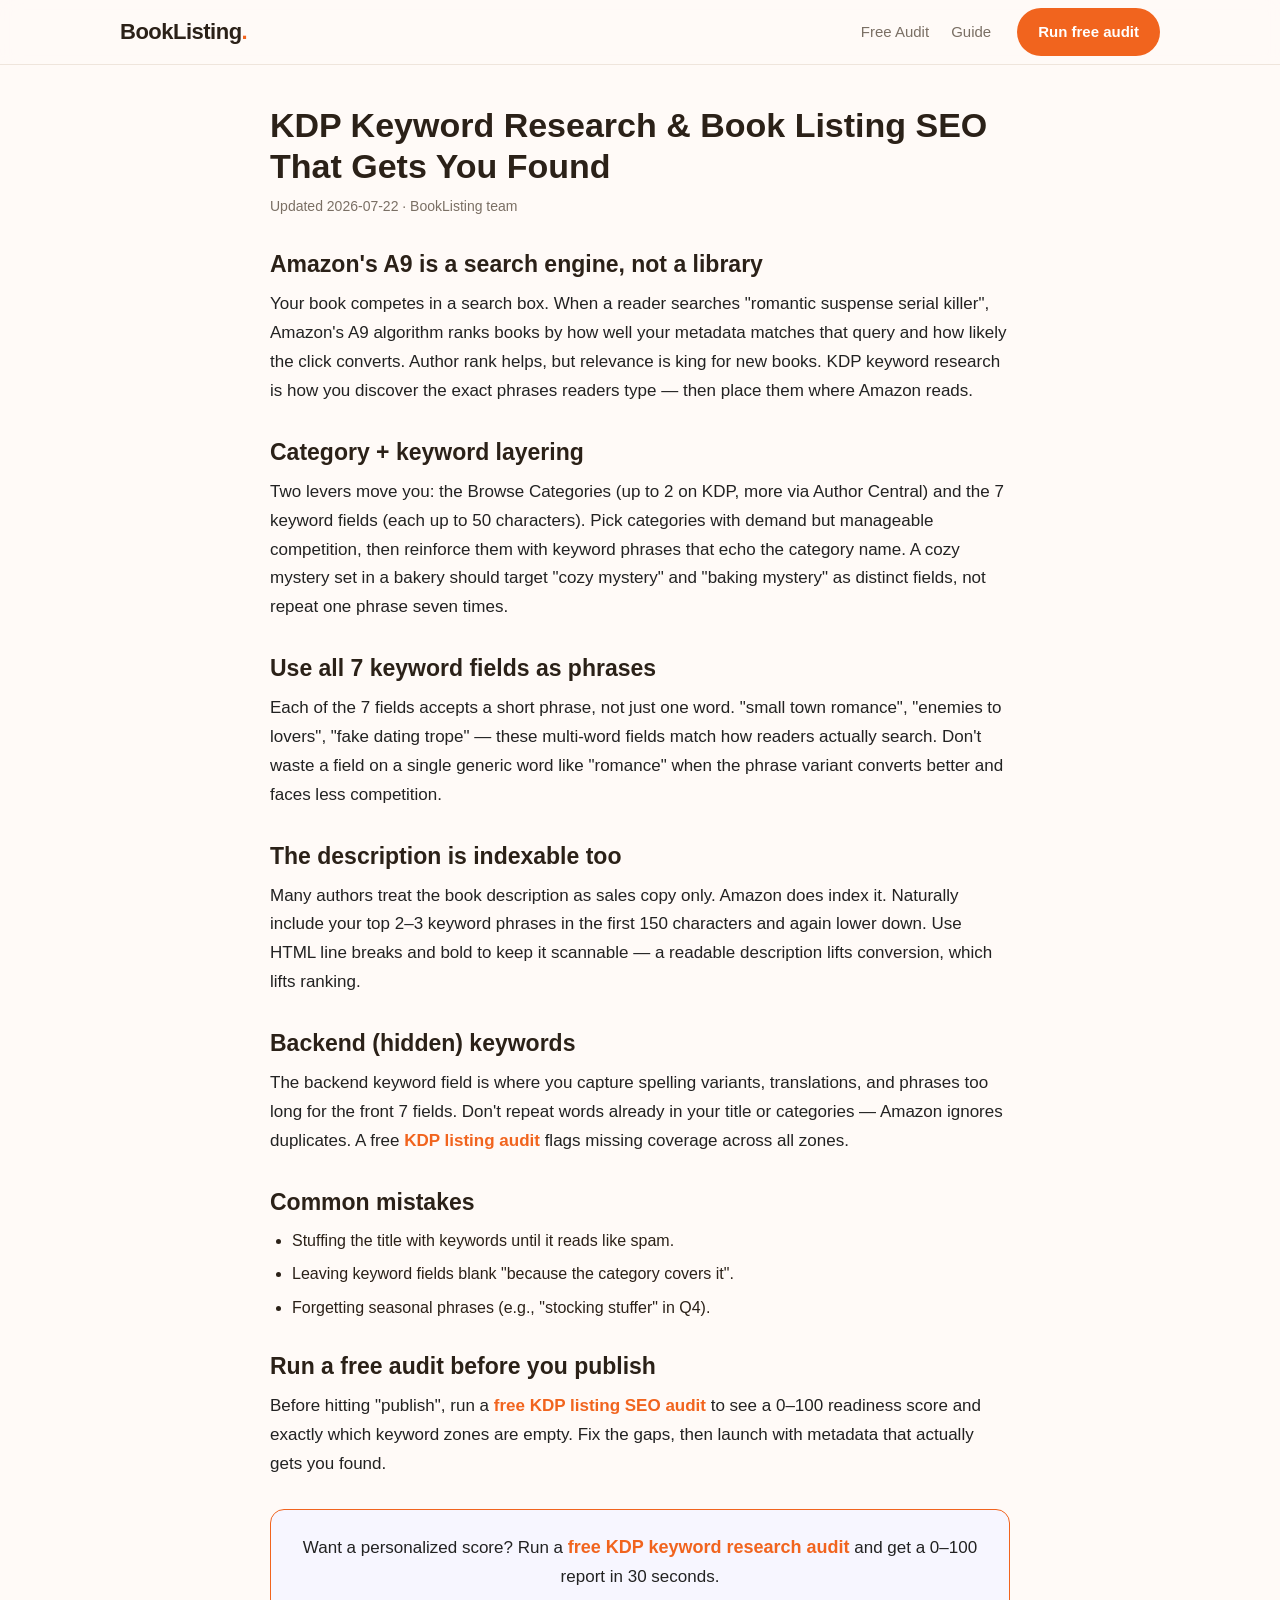
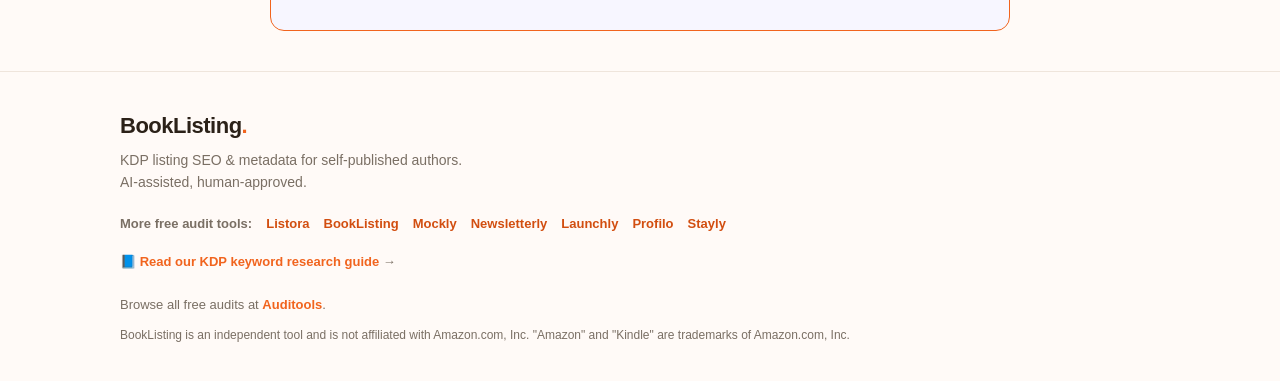
==== blog/index.html @ e8c71744 "SEO content round 1: add per-site blog article + footer link + sitemap" ====
<!DOCTYPE html>
<html lang="en">
<head>
  <meta charset="UTF-8" />
  <meta name="viewport" content="width=device-width, initial-scale=1.0" />
  <title>KDP Keyword Research & Book Listing SEO That Gets You Found</title>
  <meta name="description" content="A practical KDP keyword research guide for self-published authors — category layering, the 7 keyword fields, backend keywords, and description SEO that improve discoverability." />
  <link rel="canonical" href="https://Viyozc.github.io/booklisting-ai/blog/" />
  <meta property="og:type" content="article" />
  <meta property="og:title" content="KDP Keyword Research & Book Listing SEO That Gets You Found" />
  <meta property="og:description" content="A practical KDP keyword research guide for self-published authors — category layering, the 7 keyword fields, backend keywords, and description SEO that improve discoverability." />
  <meta property="og:url" content="https://Viyozc.github.io/booklisting-ai/blog/" />
  <meta property="og:image" content="https://Viyozc.github.io/booklisting-ai/assets/og-image.png" />
  <meta name="twitter:card" content="summary_large_image" />
  <meta name="twitter:title" content="KDP Keyword Research & Book Listing SEO That Gets You Found" />
  <meta name="twitter:description" content="A practical KDP keyword research guide for self-published authors — category layering, the 7 keyword fields, backend keywords, and description SEO that improve discoverability." />
  <meta name="twitter:image" content="https://Viyozc.github.io/booklisting-ai/assets/og-image.png" />
  <link rel="stylesheet" href="../assets/style.css" />
  <script type="application/ld+json">
  {"@context": "https://schema.org", "@type": "Article", "headline": "KDP Keyword Research & Book Listing SEO That Gets You Found", "description": "A practical KDP keyword research guide for self-published authors \u2014 category layering, the 7 keyword fields, backend keywords, and description SEO that improve discoverability.", "author": {"@type": "Organization", "name": "BookListing"}, "publisher": {"@type": "Organization", "name": "BookListing"}, "mainEntityOfPage": "https://Viyozc.github.io/booklisting-ai/blog/", "datePublished": "2026-07-22"}
  </script>
  <style>
    .article {max-width:780px;margin:40px auto;padding:0 20px;}
    .article h1 {font-size:34px;line-height:1.2;margin:0 0 8px;}
    .article .meta {color:var(--muted);font-size:14px;margin-bottom:26px;}
    .article h2 {font-size:23px;margin:32px 0 10px;line-height:1.3;}
    .article p {font-size:17px;line-height:1.7;color:#222;margin:0 0 16px;}
    .article ul {margin:0 0 16px;padding-left:22px;}
    .article li {font-size:16px;line-height:1.6;margin-bottom:8px;}
    .article a {color:var(--brand);font-weight:600;}
    .article .cta-box {background:#f7f6ff;border:1px solid var(--brand);border-radius:14px;padding:22px;margin:30px 0;text-align:center;}
    .article .cta-box a {font-size:18px;}
  </style>
</head>
<body>
  <header class="nav">
    <div class="container nav-inner">
      <a class="brand" href="../">BookListing<span class="brand-dot">.</span></a>
      <nav class="nav-links">
        <a href="../#audit">Free Audit</a>
        <a href="./">Guide</a>
      </nav>
      <a class="btn btn-primary nav-cta" href="../#audit">Run free audit</a>
    </div>
  </header>
  <article class="container article">
    <h1>KDP Keyword Research & Book Listing SEO That Gets You Found</h1>
    <p class="meta">Updated 2026-07-22 · BookListing team</p>
    
<h2>Amazon's A9 is a search engine, not a library</h2>
<p>Your book competes in a search box. When a reader searches "romantic suspense serial killer", Amazon's A9 algorithm ranks books by how well your metadata matches that query and how likely the click converts. Author rank helps, but relevance is king for new books. KDP keyword research is how you discover the exact phrases readers type — then place them where Amazon reads.</p>

<h2>Category + keyword layering</h2>
<p>Two levers move you: the Browse Categories (up to 2 on KDP, more via Author Central) and the 7 keyword fields (each up to 50 characters). Pick categories with demand but manageable competition, then reinforce them with keyword phrases that echo the category name. A cozy mystery set in a bakery should target "cozy mystery" <em>and</em> "baking mystery" as distinct fields, not repeat one phrase seven times.</p>

<h2>Use all 7 keyword fields as phrases</h2>
<p>Each of the 7 fields accepts a short phrase, not just one word. "small town romance", "enemies to lovers", "fake dating trope" — these multi-word fields match how readers actually search. Don't waste a field on a single generic word like "romance" when the phrase variant converts better and faces less competition.</p>

<h2>The description is indexable too</h2>
<p>Many authors treat the book description as sales copy only. Amazon does index it. Naturally include your top 2–3 keyword phrases in the first 150 characters and again lower down. Use HTML line breaks and bold to keep it scannable — a readable description lifts conversion, which lifts ranking.</p>

<h2>Backend (hidden) keywords</h2>
<p>The backend keyword field is where you capture spelling variants, translations, and phrases too long for the front 7 fields. Don't repeat words already in your title or categories — Amazon ignores duplicates. A free <a href="../#audit">KDP listing audit</a> flags missing coverage across all zones.</p>

<h2>Common mistakes</h2>
<ul>
<li>Stuffing the title with keywords until it reads like spam.</li>
<li>Leaving keyword fields blank "because the category covers it".</li>
<li>Forgetting seasonal phrases (e.g., "stocking stuffer" in Q4).</li>
</ul>

<h2>Run a free audit before you publish</h2>
<p>Before hitting "publish", run a <a href="../#audit">free KDP listing SEO audit</a> to see a 0–100 readiness score and exactly which keyword zones are empty. Fix the gaps, then launch with metadata that actually gets you found.</p>

    <div class="cta-box">
      <p>Want a personalized score? Run a <a href="../#audit">free KDP keyword research audit</a> and get a 0–100 report in 30 seconds.</p>
    </div>
  </article>
  <footer class="footer">
    <div class="container footer-inner">
      <div>
        <a class="brand" href="../">BookListing<span class="brand-dot">.</span></a>
        <p class="footer-sub">KDP listing SEO & metadata for self-published authors. AI-assisted, human-approved.</p>
      </div>
      <div style="display:flex;flex-wrap:wrap;gap:14px;align-items:center;font-size:13px;margin-top:10px;"><span style="color:var(--muted);font-weight:600;">More free audit tools:</span><a href="https://Viyozc.github.io/listora/" style="color:var(--brand-dk);font-weight:600;">Listora</a><a href="https://Viyozc.github.io/booklisting-ai/" style="color:var(--brand-dk);font-weight:600;">BookListing</a><a href="https://Viyozc.github.io/mockly-ai/" style="color:var(--brand-dk);font-weight:600;">Mockly</a><a href="https://Viyozc.github.io/newsletterly-ai/" style="color:var(--brand-dk);font-weight:600;">Newsletterly</a><a href="https://Viyozc.github.io/launchly-ai/" style="color:var(--brand-dk);font-weight:600;">Launchly</a><a href="https://Viyozc.github.io/profilo-ai/" style="color:var(--brand-dk);font-weight:600;">Profilo</a><a href="https://Viyozc.github.io/stayly-ai/" style="color:var(--brand-dk);font-weight:600;">Stayly</a></div>
      <p style="color:var(--muted);font-size:13px;margin-top:8px;">📘 <a href="./" style="color:var(--brand);font-weight:600;">Read our KDP keyword research guide</a> →</p>
      <p style="color:var(--muted);font-size:13px;margin-top:12px;">Browse all free audits at <a href="https://Viyozc.github.io/auditools/" style="color:var(--brand);font-weight:600;">Auditools</a>.</p>
      <p class="footer-fine">BookListing is an independent tool and is not affiliated with Amazon.com, Inc. "Amazon" and "Kindle" are trademarks of Amazon.com, Inc.</p>
    </div>
  </footer>
</body>
</html>
---- assets/style.css ----
:root {
  --bg: #fffaf7;
  --ink: #2b2118;
  --muted: #7a6f64;
  --line: #efe5dc;
  --brand: #f1641e;
  --brand-dk: #d24e10;
  --brand-soft: #fff1e9;
  --good: #2f9e6b;
  --warn: #e0a106;
  --bad: #d9534f;
  --card: #ffffff;
  --shadow: 0 10px 30px rgba(60, 40, 20, 0.08);
  --radius: 16px;
  --maxw: 1080px;
}

* { box-sizing: border-box; margin: 0; padding: 0; }
html { scroll-behavior: smooth; }
body {
  font-family: -apple-system, BlinkMacSystemFont, "Segoe UI", Roboto, "Helvetica Neue", Arial, sans-serif;
  background: var(--bg);
  color: var(--ink);
  line-height: 1.6;
  -webkit-font-smoothing: antialiased;
}
.container { width: 100%; max-width: var(--maxw); margin: 0 auto; padding: 0 20px; }
a { color: inherit; text-decoration: none; }
em { font-style: normal; }

/* Buttons */
.btn {
  display: inline-block;
  font-weight: 600;
  border-radius: 999px;
  padding: 11px 20px;
  cursor: pointer;
  border: 1px solid transparent;
  font-size: 15px;
  transition: transform .08s ease, background .2s ease, box-shadow .2s ease;
}
.btn:active { transform: translateY(1px); }
.btn-primary { background: var(--brand); color: #fff; }
.btn-primary:hover { background: var(--brand-dk); box-shadow: 0 6px 18px rgba(241,100,30,.35); }
.btn-lg { padding: 14px 26px; font-size: 16px; }
.btn-block { width: 100%; text-align: center; }

/* Nav */
.nav {
  position: sticky; top: 0; z-index: 50;
  background: rgba(255,250,247,.85);
  backdrop-filter: blur(10px);
  border-bottom: 1px solid var(--line);
}
.nav-inner { display: flex; align-items: center; gap: 18px; height: 64px; }
.brand { font-weight: 800; font-size: 22px; letter-spacing: -.5px; }
.brand-dot { color: var(--brand); }
.nav-links { display: flex; gap: 22px; margin-left: auto; font-size: 15px; color: var(--muted); }
.nav-links a:hover { color: var(--ink); }
.nav-cta { margin-left: 8px; }

/* Hero */
.hero { padding: 64px 0 48px; }
.hero-inner { display: grid; grid-template-columns: 1.1fr .9fr; gap: 40px; align-items: center; }
.badge {
  display: inline-block; background: var(--brand-soft); color: var(--brand-dk);
  font-size: 13px; font-weight: 600; padding: 6px 12px; border-radius: 999px; margin-bottom: 16px;
}
.hero h1 { font-size: 46px; line-height: 1.08; letter-spacing: -1px; font-weight: 800; }
.hl { color: var(--brand); }
.lede { color: var(--muted); font-size: 18px; margin: 18px 0 26px; max-width: 520px; }
.hero-actions { display: flex; flex-direction: column; gap: 10px; align-items: flex-start; }
.hero-note { font-size: 13px; color: var(--muted); }
.hero-stats { display: flex; gap: 28px; margin-top: 30px; }
.hero-stats strong { display: block; font-size: 26px; color: var(--ink); }
.hero-stats span { font-size: 13px; color: var(--muted); }

/* Hero visual / score card */
.hero-visual { display: flex; justify-content: center; }
.score-card {
  background: var(--card); border: 1px solid var(--line); border-radius: var(--radius);
  box-shadow: var(--shadow); padding: 26px; width: 320px;
}
.score-ring {
  width: 120px; height: 120px; border-radius: 50%;
  background: conic-gradient(var(--brand) 0deg, #f0e6dd 0deg);
  display: flex; align-items: center; justify-content: center; flex-direction: column;
  margin: 0 auto 16px; position: relative;
}
.score-ring::after {
  content: ""; position: absolute; inset: 12px; background: var(--card); border-radius: 50%;
}
.score-ring.lg { width: 150px; height: 150px; }
.score-num { position: relative; z-index: 1; font-size: 38px; font-weight: 800; }
.score-ring.lg .score-num { font-size: 46px; }
.score-grad { position: relative; z-index: 1; font-size: 13px; color: var(--muted); }
.score-meta { text-align: center; margin-bottom: 18px; }
.grade {
  display: inline-block; background: var(--brand-soft); color: var(--brand-dk);
  font-weight: 700; padding: 3px 12px; border-radius: 999px; font-size: 14px;
}
.grade.big { font-size: 18px; padding: 5px 16px; }
.score-sub { display: block; font-size: 13px; color: var(--muted); margin-top: 4px; }
.mini-bars { display: flex; flex-direction: column; gap: 10px; }
.mbar { display: grid; grid-template-columns: 70px 1fr; align-items: center; gap: 10px; font-size: 13px; color: var(--muted); }
.mbar i { display: block; height: 8px; background: var(--brand); border-radius: 999px; }
.mbar i { grid-column: 2; }
.mbar span { grid-column: 1; }

/* Section heads */
.section-head { text-align: center; max-width: 640px; margin: 0 auto 36px; }
.section-head h2 { font-size: 34px; letter-spacing: -.5px; font-weight: 800; }
.section-head p { color: var(--muted); margin-top: 10px; font-size: 17px; }

/* Audit */
.audit { padding: 56px 0; background: linear-gradient(180deg, #fff 0%, var(--bg) 100%); }
.audit-grid { display: grid; grid-template-columns: 1fr 1fr; gap: 28px; align-items: start; }
.audit-form, .audit-result {
  background: var(--card); border: 1px solid var(--line); border-radius: var(--radius);
  box-shadow: var(--shadow); padding: 24px;
}
.field { display: block; margin-bottom: 16px; }
.field > span { display: flex; justify-content: space-between; font-size: 14px; font-weight: 600; margin-bottom: 6px; }
.field em { color: var(--muted); font-weight: 500; font-size: 12px; }
.field input, .field textarea {
  width: 100%; border: 1px solid var(--line); border-radius: 10px; padding: 11px 13px;
  font: inherit; color: var(--ink); background: #fffdfb; resize: vertical;
}
.field input:focus, .field textarea:focus { outline: none; border-color: var(--brand); box-shadow: 0 0 0 3px var(--brand-soft); }
.form-fine { font-size: 12px; color: var(--muted); text-align: center; margin-top: 10px; }

/* Result */
.result-top { display: flex; gap: 20px; align-items: center; margin-bottom: 22px; }
.result-sub { font-size: 14px; color: var(--muted); margin-top: 6px; max-width: 240px; }
.bars { display: flex; flex-direction: column; gap: 12px; margin-bottom: 22px; }
.bar-row { display: grid; grid-template-columns: 110px 1fr 38px; align-items: center; gap: 10px; font-size: 13px; }
.bar-track { height: 9px; background: #f0e6dd; border-radius: 999px; overflow: hidden; }
.bar-fill { height: 100%; border-radius: 999px; background: var(--brand); transition: width .5s ease; }
.bar-val { text-align: right; color: var(--muted); font-weight: 600; }
.tips h3 { font-size: 16px; margin-bottom: 10px; }
.tips ul { list-style: none; display: flex; flex-direction: column; gap: 8px; }
.tips li { background: var(--brand-soft); border-radius: 10px; padding: 10px 12px; font-size: 14px; position: relative; padding-left: 34px; }
.tips li::before { content: "→"; position: absolute; left: 12px; color: var(--brand-dk); font-weight: 800; }
.tips li.ok { background: #e9f7f0; }
.tips li.ok::before { content: "✓"; color: var(--good); }

.email-capture { border-top: 1px solid var(--line); padding-top: 18px; margin-top: 4px; }
.email-capture label { display: block; font-size: 14px; font-weight: 600; margin-bottom: 8px; }
.email-row { display: flex; gap: 8px; }
.email-row input { flex: 1; border: 1px solid var(--line); border-radius: 10px; padding: 11px 13px; font: inherit; }
.email-row input:focus { outline: none; border-color: var(--brand); box-shadow: 0 0 0 3px var(--brand-soft); }

/* How */
.how { padding: 56px 0; }
.steps { display: grid; grid-template-columns: repeat(3, 1fr); gap: 20px; }
.step { background: var(--card); border: 1px solid var(--line); border-radius: var(--radius); padding: 24px; }
.step-num { display: inline-flex; width: 34px; height: 34px; align-items: center; justify-content: center; background: var(--brand); color: #fff; border-radius: 50%; font-weight: 800; margin-bottom: 12px; }
.step h3 { font-size: 19px; margin-bottom: 6px; }
.step p { color: var(--muted); font-size: 15px; }

/* Why */
.why { padding: 56px 0; background: #fff; }
.why-grid { display: grid; grid-template-columns: 1fr 1fr; gap: 18px; }
.why-card { border: 1px solid var(--line); border-radius: var(--radius); padding: 22px; }
.why-card h3 { font-size: 18px; margin-bottom: 8px; }
.why-card p { color: var(--muted); font-size: 15px; }

/* FAQ */
.faq { padding: 56px 0; }
.faq-list { max-width: 720px; margin: 0 auto; display: flex; flex-direction: column; gap: 10px; }
.faq details { background: var(--card); border: 1px solid var(--line); border-radius: 12px; padding: 4px 18px; }
.faq summary { cursor: pointer; font-weight: 600; padding: 14px 0; list-style: none; }
.faq summary::-webkit-details-marker { display: none; }
.faq summary::after { content: "+"; float: right; color: var(--brand); font-weight: 800; }
.faq details[open] summary::after { content: "−"; }
.faq details p { color: var(--muted); padding: 0 0 14px; font-size: 15px; }

/* Footer */
.footer { border-top: 1px solid var(--line); padding: 36px 0; background: var(--bg); }
.footer-inner { display: flex; flex-direction: column; gap: 10px; }
.footer-sub { color: var(--muted); font-size: 14px; margin-top: 6px; max-width: 360px; }
.footer-fine { font-size: 12px; color: var(--muted); }

/* Responsive */
@media (max-width: 860px) {
  .hero-inner, .audit-grid, .why-grid { grid-template-columns: 1fr; }
  .hero-visual { order: -1; }
  .steps { grid-template-columns: 1fr; }
  .nav-links { display: none; }
  .hero h1 { font-size: 36px; }
}
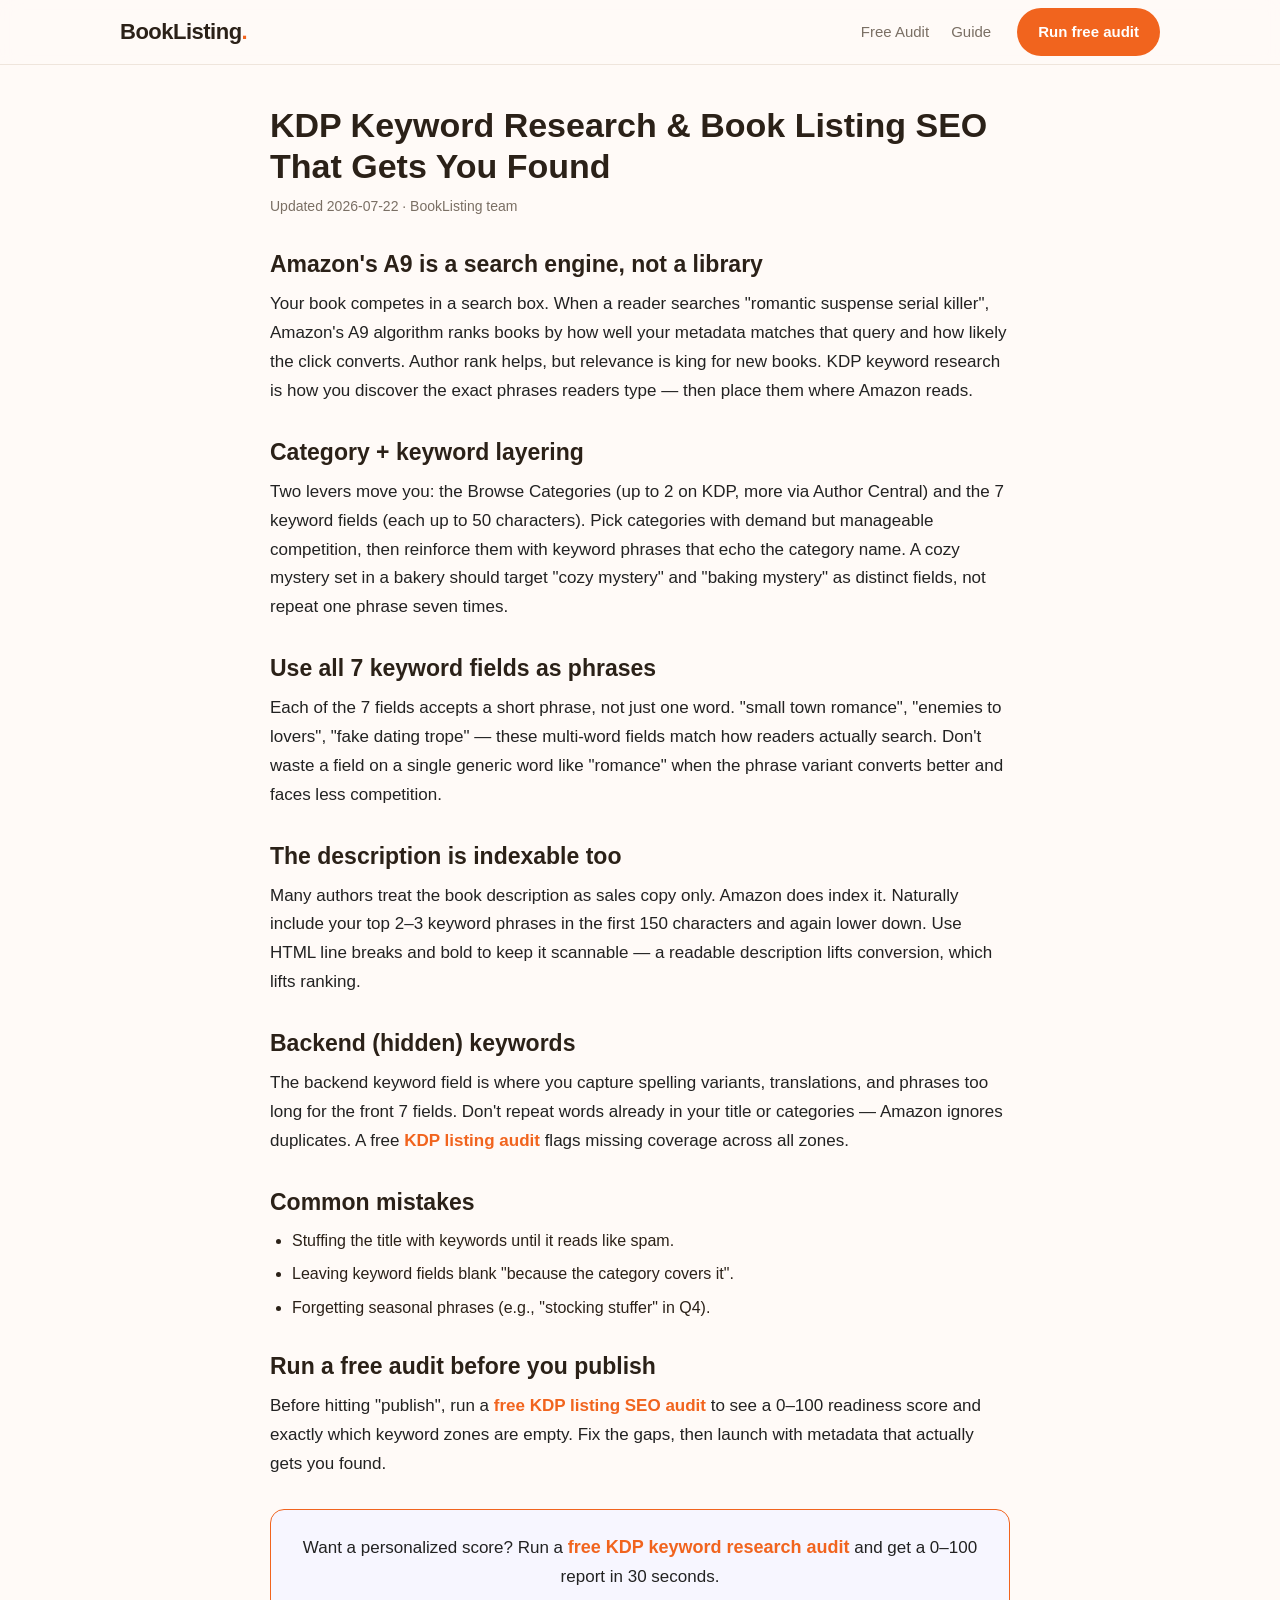
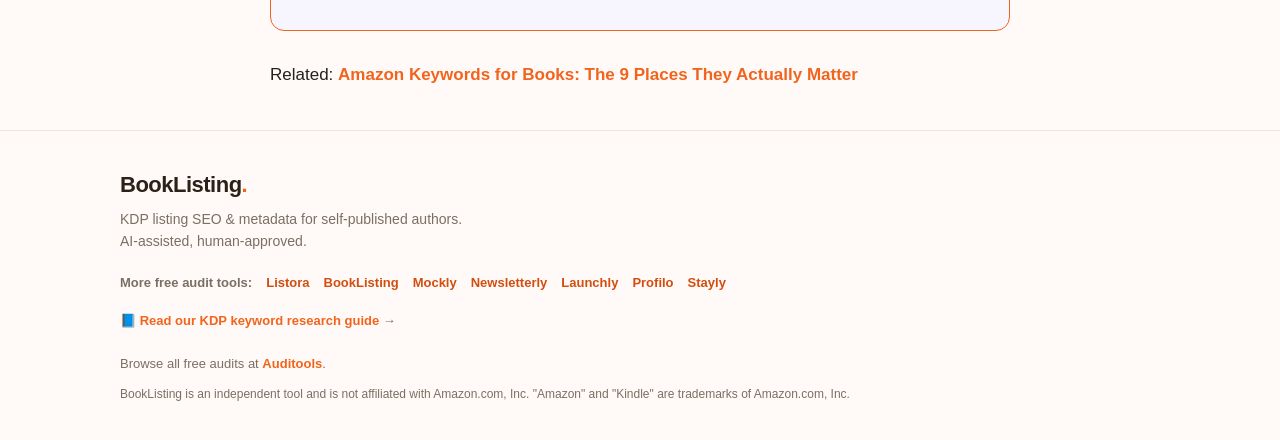
==== commit a57a4efd: "SEO content round 2: 7 more vertical-keyword articles + footer/cross-links + sitemap" ====
--- a/blog/index.html
+++ b/blog/index.html
@@ -75,6 +75,7 @@
     <div class="cta-box">
       <p>Want a personalized score? Run a <a href="../#audit">free KDP keyword research audit</a> and get a 0–100 report in 30 seconds.</p>
     </div>
+  <p class="related">Related: <a href="./amazon-keywords-books/">Amazon Keywords for Books: The 9 Places They Actually Matter</a></p>
   </article>
   <footer class="footer">
     <div class="container footer-inner">
